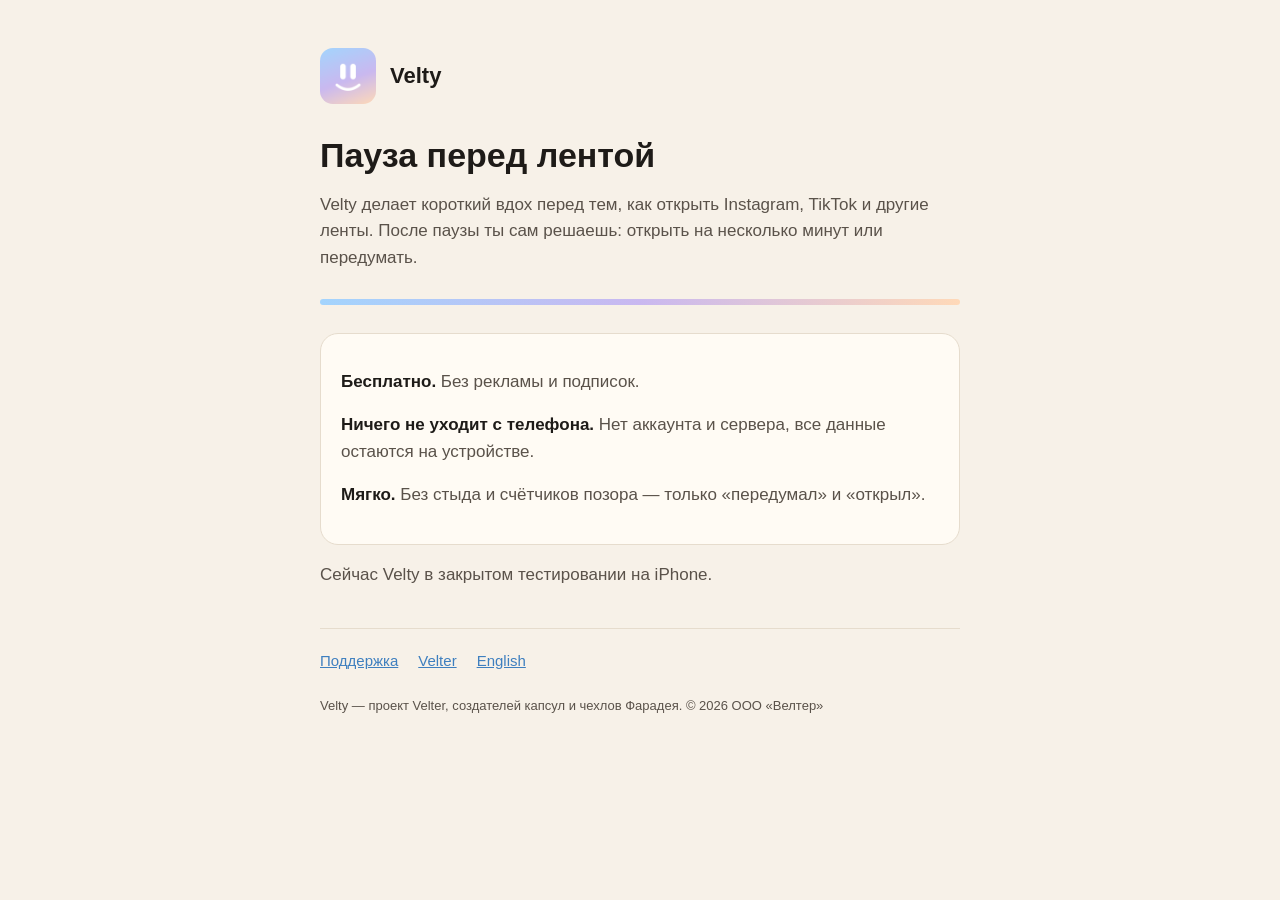
==== ru/index.html @ 88e1e664 "Velter links: velter.co (EN), velter.kz (RU) Co-Authored-By: Claude Opus 5.5 <noreply@anthropic.com>" ====
<!doctype html>
<html lang="ru">
<head>
<meta charset="utf-8">
<meta name="viewport" content="width=device-width, initial-scale=1">
<title>Velty — пауза перед лентой</title>
<meta name="description" content="Velty — бережная пауза перед Instagram, TikTok и другими лентами. Бесплатно, без рекламы и подписок.">
<link rel="alternate" hreflang="en" href="https://velty.me/">
<link rel="icon" href="../favicon.png">
<link rel="apple-touch-icon" href="../apple-touch-icon.png">
<link rel="stylesheet" href="../style.css">
</head>
<body>
<main>
<header><img src="../icon.png" alt=""><a href="index.html">Velty</a></header>

<h1>Пауза перед лентой</h1>
<p>Velty делает короткий вдох перед тем, как открыть Instagram, TikTok и другие ленты. После паузы ты сам решаешь: открыть на несколько минут или передумать.</p>

<div class="wave" aria-hidden="true"></div>

<div class="card">
<p><strong>Бесплатно.</strong> Без рекламы и подписок.</p>
<p><strong>Ничего не уходит с телефона.</strong> Нет аккаунта и сервера, все данные остаются на устройстве.</p>
<p><strong>Мягко.</strong> Без стыда и счётчиков позора — только «передумал» и «открыл».</p>
</div>

<p>Сейчас Velty в закрытом тестировании на iPhone.</p>

<nav>
<a href="support.html">Поддержка</a>
<a href="https://velter.kz/?utm_source=velty_site&amp;utm_medium=site&amp;utm_campaign=footer_ru">Velter</a>
<a href="../index.html" hreflang="en" lang="en">English</a>
</nav>
<footer>Velty — проект Velter, создателей капсул и чехлов Фарадея. © 2026 ООО «Велтер»</footer>
</main>
</body>
</html>
---- style.css ----
:root {
  --bg: #F7F1E8;
  --surface: #FFFBF4;
  --text: #1E1B18;
  --muted: #5A524A;
  --line: #E6DCCD;
  --accent: #3E7FBF;
}
@media (prefers-color-scheme: dark) {
  :root {
    --bg: #12141C;
    --surface: #1B1E28;
    --text: #F2EEE8;
    --muted: #B9BCC8;
    --line: #2A2E3A;
    --accent: #A3D4FD;
  }
}
* { box-sizing: border-box; }
html { -webkit-text-size-adjust: 100%; }
body {
  margin: 0;
  background: var(--bg);
  color: var(--text);
  font: 17px/1.55 -apple-system, BlinkMacSystemFont, "SF Pro Text", "Segoe UI", Roboto, sans-serif;
}
main { max-width: 680px; margin: 0 auto; padding: 48px 20px 64px; }
header { display: flex; align-items: center; gap: 14px; margin-bottom: 32px; }
header img { width: 56px; height: 56px; border-radius: 13px; }
header a { color: inherit; text-decoration: none; font-weight: 700; font-size: 22px; }
h1 { font-size: 34px; line-height: 1.15; margin: 0 0 12px; }
h2 { font-size: 22px; margin: 36px 0 8px; }
h3 { font-size: 17px; margin: 20px 0 4px; }
p, li { color: var(--muted); }
strong { color: var(--text); }
a { color: var(--accent); }
.wave {
  height: 6px; border-radius: 3px; margin: 28px 0;
  background: linear-gradient(90deg, #A3D4FD, #C9B8F0, #FFD9B8);
}
.card { background: var(--surface); border: 1px solid var(--line); border-radius: 18px; padding: 18px 20px; margin: 16px 0; }
.lang { font-size: 13px; text-transform: uppercase; letter-spacing: .06em; color: var(--muted); margin-top: 48px; }
nav { display: flex; gap: 20px; flex-wrap: wrap; margin-top: 40px; padding-top: 20px; border-top: 1px solid var(--line); font-size: 15px; }
footer { margin-top: 24px; font-size: 13px; color: var(--muted); }
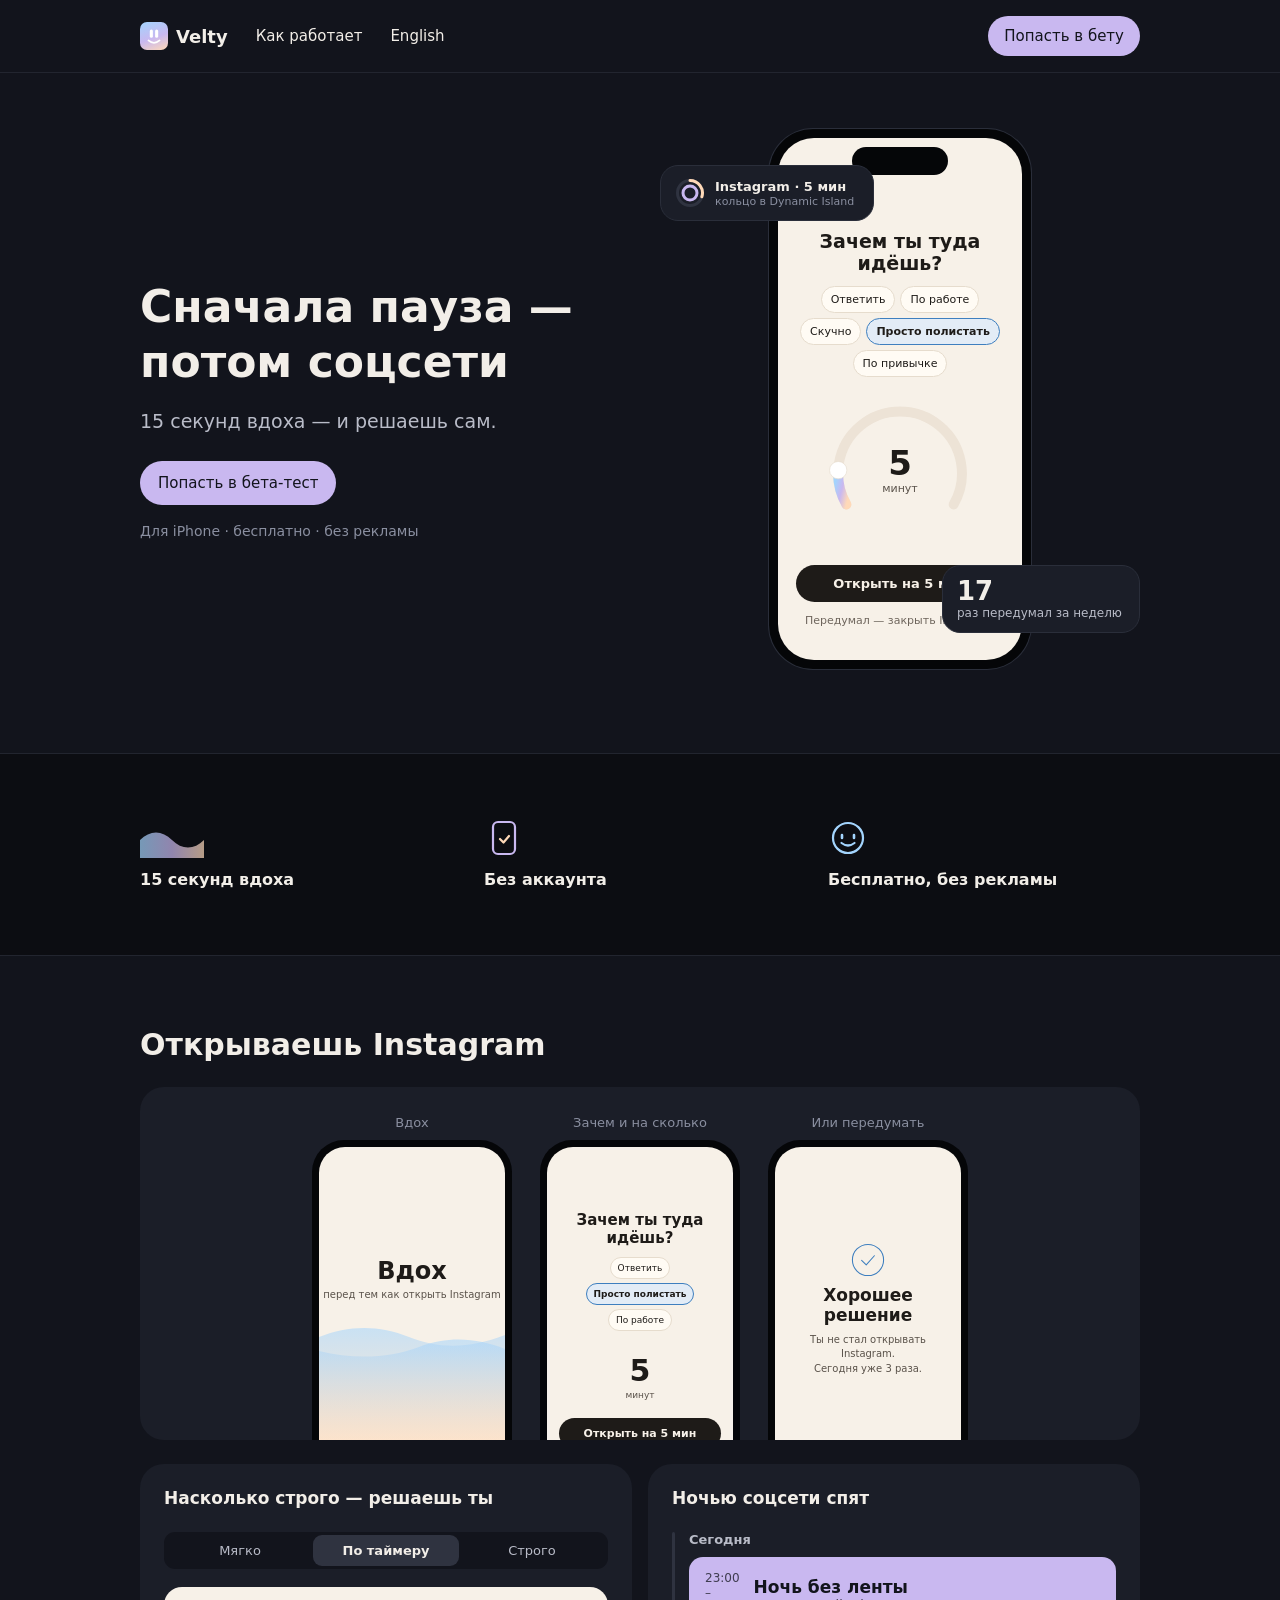
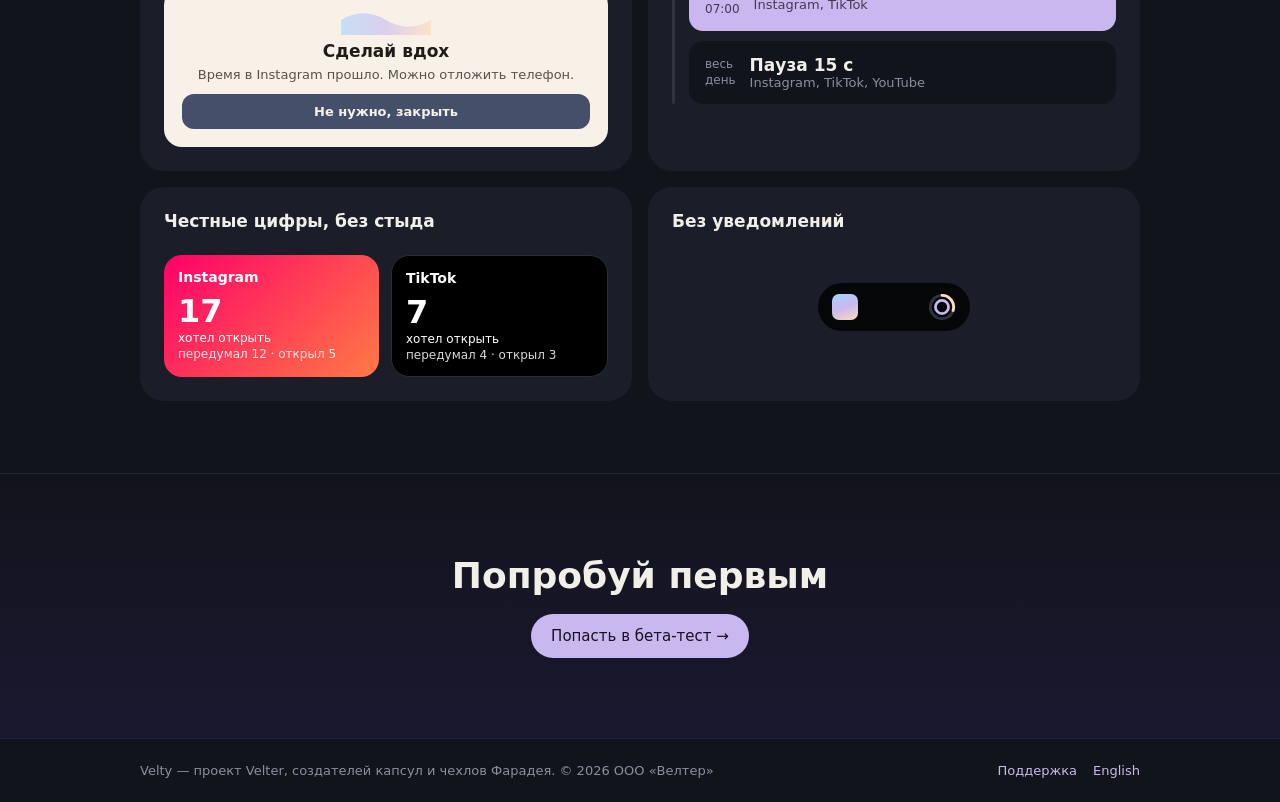
==== commit 20228bf0: "Landing: new design (pause first, then scroll), RU + EN; support pages unchanged Co-Authored-By: Cla" ====
--- a/ru/index.html
+++ b/ru/index.html
@@ -3,36 +3,207 @@
 <head>
 <meta charset="utf-8">
 <meta name="viewport" content="width=device-width, initial-scale=1">
-<title>Velty — пауза перед лентой</title>
-<meta name="description" content="Velty — бережная пауза перед Instagram, TikTok и другими лентами. Бесплатно, без рекламы и подписок.">
+<title>Velty — сначала пауза, потом соцсети</title>
+<meta name="description" content="Velty — 15 секунд вдоха перед Instagram, TikTok и другими соцсетями. Бесплатно, без рекламы и аккаунта.">
+<meta name="theme-color" content="#12141C">
 <link rel="alternate" hreflang="en" href="https://velty.me/">
 <link rel="icon" href="../favicon.png">
 <link rel="apple-touch-icon" href="../apple-touch-icon.png">
-<link rel="stylesheet" href="../style.css">
+<style>
+body{margin:0;background:#12141C;-webkit-text-size-adjust:100%}
+a{color:#C9B8F0}a:hover{color:#E2D8FA}
+@media (max-width: 600px){h1{font-size:36px!important}}
+</style>
 </head>
 <body>
-<main>
-<header><img src="../icon.png" alt=""><a href="index.html">Velty</a></header>
-
-<h1>Пауза перед лентой</h1>
-<p>Velty делает короткий вдох перед тем, как открыть Instagram, TikTok и другие ленты. После паузы ты сам решаешь: открыть на несколько минут или передумать.</p>
-
-<div class="wave" aria-hidden="true"></div>
-
-<div class="card">
-<p><strong>Бесплатно.</strong> Без рекламы и подписок.</p>
-<p><strong>Ничего не уходит с телефона.</strong> Нет аккаунта и сервера, все данные остаются на устройстве.</p>
-<p><strong>Мягко.</strong> Без стыда и счётчиков позора — только «передумал» и «открыл».</p>
-</div>
-
-<p>Сейчас Velty в закрытом тестировании на iPhone.</p>
-
-<nav>
-<a href="support.html">Поддержка</a>
-<a href="https://velter.kz/?utm_source=velty_site&amp;utm_medium=site&amp;utm_campaign=footer_ru">Velter</a>
-<a href="../index.html" hreflang="en" lang="en">English</a>
-</nav>
-<footer>Velty — проект Velter, создателей капсул и чехлов Фарадея. © 2026 ООО «Велтер»</footer>
-</main>
+<div style="background: #12141C; color: #F2EEE8; font-family: -apple-system, 'SF Pro Text', system-ui, sans-serif; min-height: 100vh">
+
+<div style="border-bottom: 1px solid #22252F">
+<div style="max-width: 1000px; margin: 0 auto; padding: 14px 24px; display: flex; flex-wrap: wrap; align-items: center; gap: 8px 28px">
+<a href="#top" style="display: flex; align-items: center; gap: 8px; color: #F2EEE8; text-decoration: none; min-height: 44px">
+<span style="width: 28px; height: 28px; border-radius: 7px; overflow: hidden; background: linear-gradient(160deg, #A3D4FD 0%, #C9B8F0 55%, #FFD9B8 100%); display: flex"><svg viewBox="0 0 100 100" width="28" height="28" aria-hidden="true"><rect x="35" y="27" width="11" height="29" rx="5.5" fill="#FFFFFF"></rect><rect x="54" y="27" width="11" height="29" rx="5.5" fill="#FFFFFF"></rect><path d="M30 66 Q 50 83, 70 66" fill="none" stroke="#FFFFFF" stroke-width="6" stroke-linecap="round"></path></svg></span>
+<span style="font-family: 'SF Pro Rounded', ui-rounded, system-ui, sans-serif; font-size: 18px; font-weight: 700">Velty</span>
+</a>
+<a href="#how" style="min-height: 44px; display: flex; align-items: center; color: #F2EEE8; text-decoration: none; font-size: 15px">Как работает</a>
+<a href="../index.html" lang="en" style="min-height: 44px; display: flex; align-items: center; color: #F2EEE8; text-decoration: none; font-size: 15px">English</a>
+<a href="mailto:hello@velter.co?subject=Velty%20%E2%80%94%20%D0%B1%D0%B5%D1%82%D0%B0-%D1%82%D0%B5%D1%81%D1%82" style="margin-left: auto; display: inline-flex; align-items: center; min-height: 40px; padding: 0 16px; border-radius: 99px; background: #C9B8F0; color: #12141C; font-size: 15px; font-weight: 500; text-decoration: none">Попасть в бету</a>
+</div>
+</div>
+
+<div id="top" style="max-width: 1000px; margin: 0 auto; padding: 56px 24px 64px; display: flex; flex-wrap: wrap; align-items: center; gap: 40px">
+<div style="flex: 1 1 380px; min-width: 0; display: flex; flex-direction: column; gap: 18px">
+<h1 style="margin: 0; font-family: 'SF Pro Rounded', ui-rounded, system-ui, sans-serif; font-size: 44px; line-height: 1.25; font-weight: 700">Сначала пауза —<br>потом соцсети</h1>
+<p style="margin: 0; font-size: 19px; line-height: 1.5; color: #B9BCC8">15 секунд вдоха — и решаешь сам.</p>
+<div style="display: flex; flex-wrap: wrap; gap: 10px; margin-top: 8px">
+<a href="mailto:hello@velter.co?subject=Velty%20%E2%80%94%20%D0%B1%D0%B5%D1%82%D0%B0-%D1%82%D0%B5%D1%81%D1%82" style="display: inline-flex; align-items: center; min-height: 44px; padding: 0 18px; border-radius: 99px; background: #C9B8F0; color: #12141C; font-size: 15px; font-weight: 500; text-decoration: none">Попасть в бета-тест</a>
+</div>
+<div style="font-size: 14px; color: #8A8FA0">Для iPhone · бесплатно · без рекламы</div>
+</div>
+
+<div style="flex: 1 1 380px; position: relative; display: flex; justify-content: center; min-height: 560px">
+<div style="position: relative; width: 262px; height: 540px; border-radius: 44px; background: #050608; padding: 9px; box-sizing: border-box; box-shadow: 0 0 0 1px #2A2E3A">
+<div style="position: relative; width: 100%; height: 100%; border-radius: 36px; overflow: hidden; background: #F7F1E8; color: #1E1B18">
+<div style="position: absolute; left: 50%; top: 9px; width: 96px; height: 28px; margin-left: -48px; border-radius: 16px; background: #050608"></div>
+<div style="position: absolute; left: 18px; right: 18px; top: 92px; display: flex; flex-direction: column; align-items: center; gap: 12px">
+<div style="font-family: 'SF Pro Rounded', ui-rounded, system-ui, sans-serif; font-size: 19px; font-weight: 600; text-align: center">Зачем ты туда идёшь?</div>
+<div style="display: flex; flex-wrap: wrap; justify-content: center; gap: 5px; font-size: 11px">
+<span style="padding: 6px 9px; border-radius: 99px; background: #FFFBF4; border: 1px solid #E6DCCD">Ответить</span>
+<span style="padding: 6px 9px; border-radius: 99px; background: #FFFBF4; border: 1px solid #E6DCCD">По работе</span>
+<span style="padding: 6px 9px; border-radius: 99px; background: #FFFBF4; border: 1px solid #E6DCCD">Скучно</span>
+<span style="padding: 6px 9px; border-radius: 99px; background: #E3ECF6; border: 1px solid #3E7FBF; font-weight: 600">Просто полистать</span>
+<span style="padding: 6px 9px; border-radius: 99px; background: #FFFBF4; border: 1px solid #E6DCCD">По привычке</span>
+</div>
+<div style="position: relative; width: 180px; height: 160px; margin-top: 4px">
+<svg viewBox="0 0 290 260" width="180" height="161" aria-hidden="true"><defs><linearGradient id="hrc" x1="0" y1="0" x2="1" y2="1"><stop offset="0" stop-color="#A3D4FD"></stop><stop offset="0.5" stop-color="#C9B8F0"></stop><stop offset="1" stop-color="#FFD9B8"></stop></linearGradient></defs><path d="M58.4 180 A100 100 0 1 1 231.6 180" fill="none" stroke="#EDE3D6" stroke-width="16" stroke-linecap="round"></path><path d="M58.4 180 A100 100 0 0 1 45.2 124.6" fill="none" stroke="url(#hrc)" stroke-width="16" stroke-linecap="round"></path><circle cx="45.2" cy="124.6" r="14" fill="#FFFFFF" stroke="#E6DCCD" stroke-width="1"></circle></svg>
+<div style="position: absolute; left: 0; right: 0; top: 52px; text-align: center"><div style="font-family: 'SF Pro Rounded', ui-rounded, system-ui, sans-serif; font-size: 34px; font-weight: 600; line-height: 1.1">5</div><div style="font-size: 11px; color: #5A524A">минут</div></div>
+</div>
+<div style="align-self: stretch; text-align: center; font-size: 13px; font-weight: 600; color: #F7F1E8; background: #1E1B18; border-radius: 99px; padding: 11px 0">Открыть на 5 мин</div>
+<div style="font-size: 11px; color: #6E655C">Передумал — закрыть Instagram</div>
+</div>
+</div>
+</div>
+<div style="position: absolute; left: 0; top: 36px; width: 184px; border-radius: 18px; background: #1B1E28; border: 1px solid #2A2E3A; padding: 12px 14px; display: flex; align-items: center; gap: 10px">
+<svg viewBox="0 0 24 24" width="30" height="30" aria-hidden="true"><circle cx="12" cy="12" r="10" fill="none" stroke="#2F3340" stroke-width="2.4"></circle><path d="M12 2 A10 10 0 0 1 21.5 15" fill="none" stroke="#FFD9B8" stroke-width="2.4" stroke-linecap="round"></path><circle cx="12" cy="12" r="5.6" fill="none" stroke="#C9B8F0" stroke-width="2.4"></circle></svg>
+<div style="display: flex; flex-direction: column; gap: 1px"><span style="font-size: 13px; font-weight: 600">Instagram · 5 мин</span><span style="font-size: 11px; color: #8A8FA0">кольцо в Dynamic Island</span></div>
+</div>
+<div style="position: absolute; right: 0; bottom: 56px; width: 168px; border-radius: 18px; background: #1B1E28; border: 1px solid #2A2E3A; padding: 12px 14px; display: flex; flex-direction: column; gap: 2px">
+<span style="font-family: 'SF Pro Rounded', ui-rounded, system-ui, sans-serif; font-size: 26px; font-weight: 600; line-height: 1">17</span>
+<span style="font-size: 12px; color: #B9BCC8">раз передумал за неделю</span>
+</div>
+</div>
+</div>
+
+<div style="background: #0C0D12; border-top: 1px solid #22252F; border-bottom: 1px solid #22252F">
+<div style="max-width: 1000px; margin: 0 auto; padding: 64px 24px; display: flex; flex-direction: column; gap: 48px">
+<div style="display: flex; flex-wrap: wrap; gap: 32px">
+<div style="flex: 1 1 220px; display: flex; flex-direction: column; gap: 10px">
+<svg viewBox="0 0 64 40" width="64" height="40" aria-hidden="true"><defs><linearGradient id="fw" x1="0" y1="0" x2="1" y2="0"><stop offset="0" stop-color="#A3D4FD"></stop><stop offset="0.5" stop-color="#C9B8F0"></stop><stop offset="1" stop-color="#FFD9B8"></stop></linearGradient></defs><path d="M0 22 C 10 12, 22 12, 32 22 S 54 32, 64 22 L 64 40 L 0 40 Z" fill="url(#fw)" fill-opacity="0.7"></path></svg>
+<div style="font-size: 16px; line-height: 1.45; color: #B9BCC8"><strong style="color: #F2EEE8">15 секунд вдоха</strong></div>
+</div>
+<div style="flex: 1 1 220px; display: flex; flex-direction: column; gap: 10px">
+<svg viewBox="0 0 40 40" width="40" height="40" aria-hidden="true"><rect x="9" y="4" width="22" height="32" rx="5" fill="none" stroke="#C9B8F0" stroke-width="2.2"></rect><path d="M16 21 L19.5 24.5 L25 18" fill="none" stroke="#FFD9B8" stroke-width="2.2" stroke-linecap="round" stroke-linejoin="round"></path></svg>
+<div style="font-size: 16px; line-height: 1.45; color: #B9BCC8"><strong style="color: #F2EEE8">Без аккаунта</strong></div>
+</div>
+<div style="flex: 1 1 220px; display: flex; flex-direction: column; gap: 10px">
+<svg viewBox="0 0 40 40" width="40" height="40" aria-hidden="true"><circle cx="20" cy="20" r="15" fill="none" stroke="#A3D4FD" stroke-width="2.2"></circle><path d="M14 17 V20 M26 17 V20" stroke="#A3D4FD" stroke-width="2.6" stroke-linecap="round"></path><path d="M13.5 25 Q 20 30, 26.5 25" fill="none" stroke="#A3D4FD" stroke-width="2.2" stroke-linecap="round"></path></svg>
+<div style="font-size: 16px; line-height: 1.45; color: #B9BCC8"><strong style="color: #F2EEE8">Бесплатно, без рекламы</strong></div>
+</div>
+</div>
+</div>
+</div>
+
+<div id="how" style="max-width: 1000px; margin: 0 auto; padding: 72px 24px 24px; display: flex; flex-direction: column; gap: 24px">
+<h2 style="margin: 0; font-family: 'SF Pro Rounded', ui-rounded, system-ui, sans-serif; font-size: 30px; line-height: 1.15; font-weight: 700">Открываешь Instagram</h2>
+<div style="background: #1B1E28; border-radius: 24px; padding: 28px 24px 0; overflow: hidden; display: flex; flex-direction: column; gap: 24px">
+<div style="display: flex; flex-wrap: wrap; justify-content: center; gap: 28px">
+<div style="display: flex; flex-direction: column; align-items: center; gap: 10px">
+<span style="font-size: 13px; color: #8A8FA0">Вдох</span>
+<div style="width: 200px; height: 300px; border-radius: 32px 32px 0 0; background: #050608; padding: 7px 7px 0; box-sizing: border-box">
+<div style="position: relative; height: 100%; border-radius: 26px 26px 0 0; overflow: hidden; background: #F7F1E8; color: #1E1B18">
+<svg viewBox="0 0 186 293" width="186" height="293" style="position: absolute; left: 0; top: 0" aria-hidden="true"><defs><linearGradient id="s1w" x1="0" y1="0" x2="0" y2="1"><stop offset="0" stop-color="#A3D4FD" stop-opacity="0.55"></stop><stop offset="1" stop-color="#FFD9B8" stop-opacity="0.35"></stop></linearGradient></defs><path d="M0 190 C 30 178, 60 178, 90 190 S 150 202, 186 188 L 186 293 L 0 293 Z" fill="url(#s1w)"></path><path d="M0 204 C 34 212, 68 212, 100 200 S 160 192, 186 202 L 186 293 L 0 293 Z" fill="url(#s1w)"></path></svg>
+<div style="position: absolute; left: 0; right: 0; top: 110px; text-align: center"><div style="font-family: 'SF Pro Rounded', ui-rounded, system-ui, sans-serif; font-size: 24px; font-weight: 600">Вдох</div><div style="font-size: 10px; color: #5A524A; margin-top: 4px">перед тем как открыть Instagram</div></div>
+</div>
+</div>
+</div>
+<div style="display: flex; flex-direction: column; align-items: center; gap: 10px">
+<span style="font-size: 13px; color: #8A8FA0">Зачем и на сколько</span>
+<div style="width: 200px; height: 300px; border-radius: 32px 32px 0 0; background: #050608; padding: 7px 7px 0; box-sizing: border-box">
+<div style="position: relative; height: 100%; border-radius: 26px 26px 0 0; overflow: hidden; background: #F7F1E8; color: #1E1B18; display: flex; flex-direction: column; align-items: center; gap: 10px; padding: 64px 12px 0; box-sizing: border-box">
+<div style="font-family: 'SF Pro Rounded', ui-rounded, system-ui, sans-serif; font-size: 15px; font-weight: 600; text-align: center">Зачем ты туда идёшь?</div>
+<div style="display: flex; flex-wrap: wrap; justify-content: center; gap: 4px; font-size: 9px"><span style="padding: 5px 7px; border-radius: 99px; background: #FFFBF4; border: 1px solid #E6DCCD">Ответить</span><span style="padding: 5px 7px; border-radius: 99px; background: #E3ECF6; border: 1px solid #3E7FBF; font-weight: 600">Просто полистать</span><span style="padding: 5px 7px; border-radius: 99px; background: #FFFBF4; border: 1px solid #E6DCCD">По работе</span></div>
+<div style="font-family: 'SF Pro Rounded', ui-rounded, system-ui, sans-serif; font-size: 30px; font-weight: 600; margin-top: 12px">5</div>
+<div style="font-size: 9px; color: #5A524A; margin-top: -8px">минут</div>
+<div style="align-self: stretch; text-align: center; font-size: 11px; font-weight: 600; color: #F7F1E8; background: #1E1B18; border-radius: 99px; padding: 9px 0; margin-top: 8px">Открыть на 5 мин</div>
+</div>
+</div>
+</div>
+<div style="display: flex; flex-direction: column; align-items: center; gap: 10px">
+<span style="font-size: 13px; color: #8A8FA0">Или передумать</span>
+<div style="width: 200px; height: 300px; border-radius: 32px 32px 0 0; background: #050608; padding: 7px 7px 0; box-sizing: border-box">
+<div style="position: relative; height: 100%; border-radius: 26px 26px 0 0; overflow: hidden; background: #F7F1E8; color: #1E1B18; display: flex; flex-direction: column; align-items: center; gap: 8px; padding: 96px 12px 0; box-sizing: border-box; text-align: center">
+<svg viewBox="0 0 48 48" width="34" height="34" aria-hidden="true"><circle cx="24" cy="24" r="22" fill="none" stroke="#3E7FBF" stroke-width="1.5"></circle><path d="M15 24.5 L21.5 31 L33 18" fill="none" stroke="#3E7FBF" stroke-width="1.5" stroke-linecap="round" stroke-linejoin="round"></path></svg>
+<div style="font-family: 'SF Pro Rounded', ui-rounded, system-ui, sans-serif; font-size: 17px; font-weight: 600">Хорошее решение</div>
+<div style="font-size: 10px; line-height: 1.45; color: #5A524A">Ты не стал открывать Instagram.<br>Сегодня уже 3 раза.</div>
+</div>
+</div>
+</div>
+</div>
+</div>
+</div>
+
+<div style="max-width: 1000px; margin: 0 auto; padding: 0 24px 72px; display: flex; flex-wrap: wrap; gap: 16px">
+<div style="flex: 1 1 400px; min-width: 0; background: #1B1E28; border-radius: 24px; padding: 24px; display: flex; flex-direction: column; gap: 6px">
+<div style="font-size: 17px; font-weight: 600">Насколько строго — решаешь ты</div>
+<div style="margin-top: 18px; display: grid; grid-template-columns: repeat(3, minmax(0, 1fr)); background: #12141C; border-radius: 11px; padding: 3px; font-size: 13px; text-align: center">
+<span style="padding: 8px 0; color: #B9BCC8">Мягко</span><span style="padding: 8px 0; background: #2F3340; border-radius: 9px; font-weight: 600">По таймеру</span><span style="padding: 8px 0; color: #B9BCC8">Строго</span>
+</div>
+<div style="margin-top: 12px; border-radius: 18px; background: #F7F1E8; color: #1E1B18; padding: 18px; display: flex; flex-direction: column; align-items: center; gap: 6px; text-align: center">
+<svg viewBox="0 0 120 40" width="90" height="30" aria-hidden="true"><defs><linearGradient id="sh1" x1="0" y1="0" x2="1" y2="0"><stop offset="0" stop-color="#A3D4FD"></stop><stop offset="0.5" stop-color="#C9B8F0"></stop><stop offset="1" stop-color="#FFD9B8"></stop></linearGradient></defs><path d="M0 20 C 20 8, 40 8, 60 20 S 100 32, 120 20 L 120 40 L 0 40 Z" fill="url(#sh1)" fill-opacity="0.6"></path></svg>
+<div style="font-size: 17px; font-weight: 700">Сделай вдох</div>
+<div style="font-size: 13px; color: #5A524A">Время в Instagram прошло. Можно отложить телефон.</div>
+<div style="margin-top: 6px; align-self: stretch; font-size: 13px; font-weight: 600; color: #F7F1E8; background: #44506A; border-radius: 12px; padding: 10px 0">Не нужно, закрыть</div>
+</div>
+</div>
+<div style="flex: 1 1 400px; min-width: 0; background: #1B1E28; border-radius: 24px; padding: 24px; display: flex; flex-direction: column; gap: 6px">
+<div style="font-size: 17px; font-weight: 600">Ночью соцсети спят</div>
+<div style="margin-top: 18px; display: flex; gap: 14px">
+<div style="width: 3px; border-radius: 2px; background: #2F3340"></div>
+<div style="flex: 1 1 auto; display: flex; flex-direction: column; gap: 10px">
+<div style="font-size: 13px; font-weight: 600; color: #B9BCC8">Сегодня</div>
+<div style="border-radius: 14px; background: #C9B8F0; color: #12141C; padding: 14px 16px; display: flex; align-items: center; gap: 14px">
+<span style="font-size: 12px; line-height: 1.3; opacity: 0.75">23:00<br>–<br>07:00</span>
+<span style="display: flex; flex-direction: column"><span style="font-size: 17px; font-weight: 600">Ночь без ленты</span><span style="font-size: 13px; opacity: 0.75">Instagram, TikTok</span></span>
+</div>
+<div style="border-radius: 14px; background: #12141C; padding: 14px 16px; display: flex; align-items: center; gap: 14px">
+<span style="font-size: 12px; line-height: 1.3; color: #8A8FA0">весь<br>день</span>
+<span style="display: flex; flex-direction: column"><span style="font-size: 17px; font-weight: 600">Пауза 15 с</span><span style="font-size: 13px; color: #8A8FA0">Instagram, TikTok, YouTube</span></span>
+</div>
+</div>
+</div>
+</div>
+<div style="flex: 1 1 400px; min-width: 0; background: #1B1E28; border-radius: 24px; padding: 24px; display: flex; flex-direction: column; gap: 6px">
+<div style="font-size: 17px; font-weight: 600">Честные цифры, без стыда</div>
+<div style="margin-top: 18px; display: flex; gap: 12px">
+<div style="flex: 1 1 0; border-radius: 18px; background: linear-gradient(135deg, #FF0069 0%, #FF7A45 100%); color: #FFFFFF; padding: 14px; display: flex; flex-direction: column; gap: 2px">
+<span style="font-size: 14px; font-weight: 600">Instagram</span>
+<span style="font-family: 'SF Pro Rounded', ui-rounded, system-ui, sans-serif; font-size: 32px; font-weight: 600; line-height: 1.15; margin-top: 6px">17</span>
+<span style="font-size: 12px">хотел открыть</span>
+<span style="font-size: 12px; opacity: 0.85">передумал 12 · открыл 5</span>
+</div>
+<div style="flex: 1 1 0; border-radius: 18px; background: #000000; border: 1px solid #2A2E3A; color: #FFFFFF; padding: 14px; display: flex; flex-direction: column; gap: 2px">
+<span style="font-size: 14px; font-weight: 600">TikTok</span>
+<span style="font-family: 'SF Pro Rounded', ui-rounded, system-ui, sans-serif; font-size: 32px; font-weight: 600; line-height: 1.15; margin-top: 6px">7</span>
+<span style="font-size: 12px">хотел открыть</span>
+<span style="font-size: 12px; opacity: 0.85">передумал 4 · открыл 3</span>
+</div>
+</div>
+</div>
+<div style="flex: 1 1 400px; min-width: 0; background: #1B1E28; border-radius: 24px; padding: 24px; display: flex; flex-direction: column; gap: 6px">
+<div style="font-size: 17px; font-weight: 600">Без уведомлений</div>
+<div style="margin-top: 18px; display: flex; justify-content: center; padding: 28px 0">
+<div style="display: flex; align-items: center; gap: 70px; background: #050608; border-radius: 99px; padding: 10px 14px">
+<span style="width: 26px; height: 26px; border-radius: 7px; background: linear-gradient(160deg, #A3D4FD, #C9B8F0, #FFD9B8)"></span>
+<svg viewBox="0 0 24 24" width="28" height="28" aria-hidden="true"><circle cx="12" cy="12" r="10" fill="none" stroke="#2F3340" stroke-width="2.4"></circle><path d="M12 2 A10 10 0 0 1 21.5 15" fill="none" stroke="#FFD9B8" stroke-width="2.4" stroke-linecap="round"></path><circle cx="12" cy="12" r="5.6" fill="none" stroke="#C9B8F0" stroke-width="2.4"></circle></svg>
+</div>
+</div>
+</div>
+</div>
+
+
+<div id="beta" style="border-top: 1px solid #22252F; background: linear-gradient(180deg, #12141C 0%, #1A1830 100%)">
+<div style="max-width: 1000px; margin: 0 auto; padding: 80px 24px; display: flex; flex-direction: column; align-items: center; gap: 16px; text-align: center">
+<h2 style="margin: 0; font-family: 'SF Pro Rounded', ui-rounded, system-ui, sans-serif; font-size: 36px; line-height: 1.2; font-weight: 700">Попробуй первым</h2>
+<a href="mailto:hello@velter.co?subject=Velty%20%E2%80%94%20%D0%B1%D0%B5%D1%82%D0%B0-%D1%82%D0%B5%D1%81%D1%82" style="display: inline-flex; align-items: center; min-height: 44px; padding: 0 20px; border-radius: 99px; background: #C9B8F0; color: #12141C; font-size: 15px; font-weight: 500; text-decoration: none">Попасть в бета-тест →</a>
+</div>
+</div>
+
+<div style="border-top: 1px solid #22252F">
+<div style="max-width: 1000px; margin: 0 auto; padding: 24px; display: flex; flex-wrap: wrap; justify-content: space-between; gap: 12px; font-size: 13px; color: #8A8FA0">
+<span>Velty — проект Velter, создателей капсул и чехлов Фарадея. © 2026 ООО «Велтер»</span>
+<span style="display: flex; flex-wrap: wrap; gap: 16px"><a href="support.html" style="text-decoration: none">Поддержка</a><a href="../index.html" lang="en" style="text-decoration: none">English</a></span>
+</div>
+</div>
+
+</div>
 </body>
 </html>
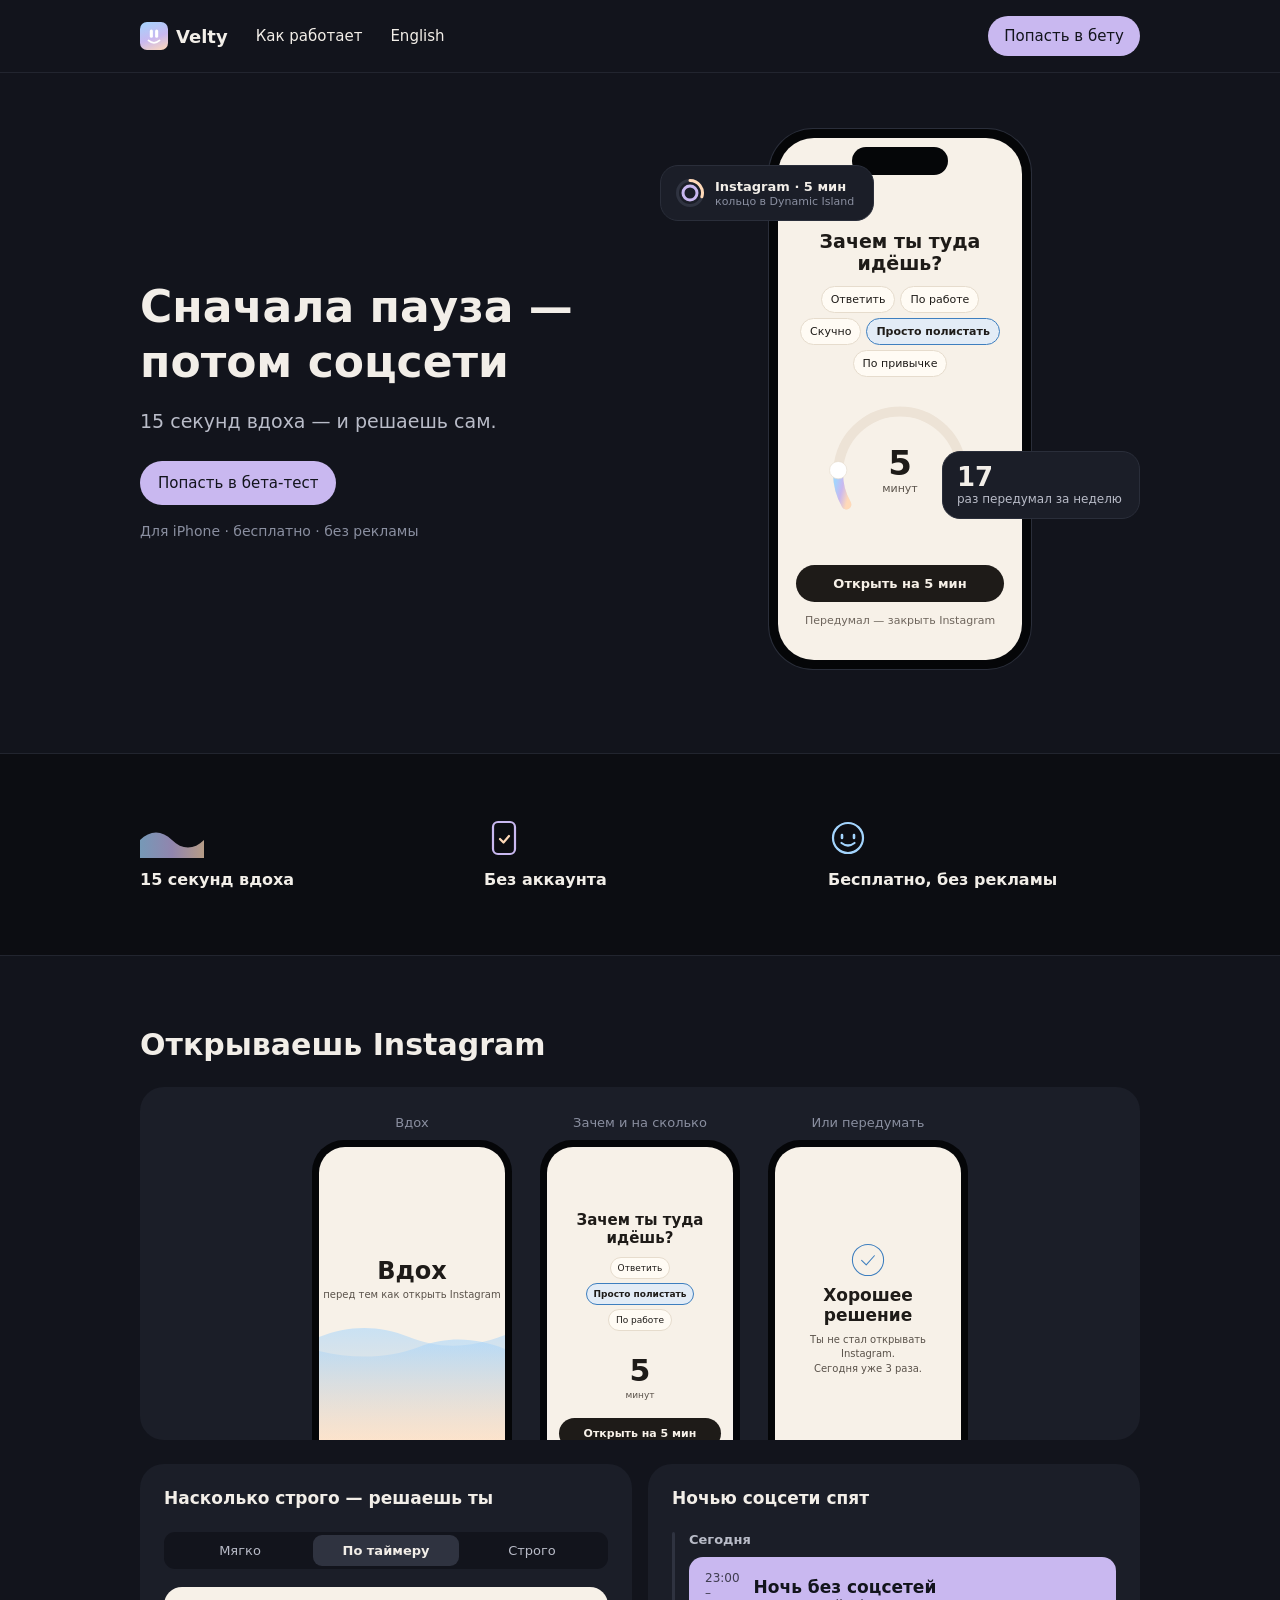
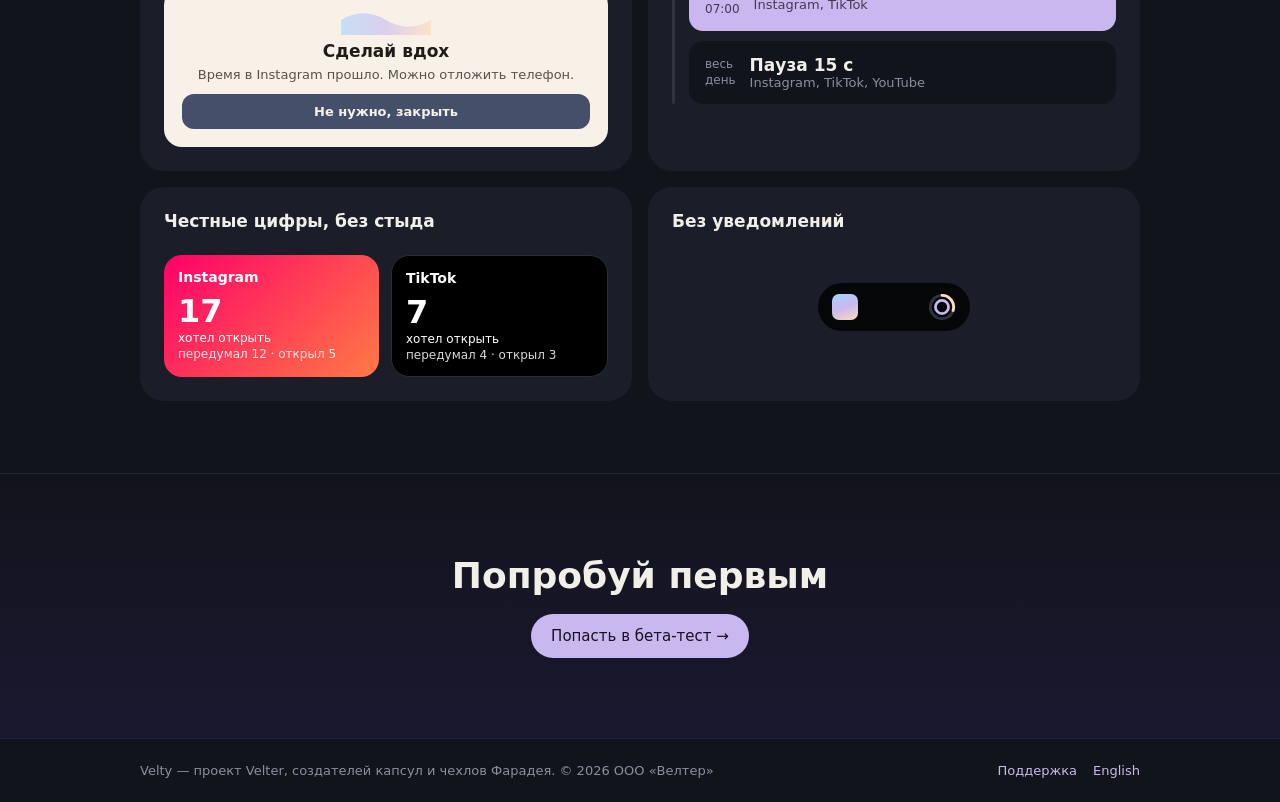
==== commit 1ced1437: "Landing: move stat card, no 'feed' wording Co-Authored-By: Claude Opus 5.5 <noreply@anthropic.com>" ====
--- a/ru/index.html
+++ b/ru/index.html
@@ -66,7 +66,7 @@
 <svg viewBox="0 0 24 24" width="30" height="30" aria-hidden="true"><circle cx="12" cy="12" r="10" fill="none" stroke="#2F3340" stroke-width="2.4"></circle><path d="M12 2 A10 10 0 0 1 21.5 15" fill="none" stroke="#FFD9B8" stroke-width="2.4" stroke-linecap="round"></path><circle cx="12" cy="12" r="5.6" fill="none" stroke="#C9B8F0" stroke-width="2.4"></circle></svg>
 <div style="display: flex; flex-direction: column; gap: 1px"><span style="font-size: 13px; font-weight: 600">Instagram · 5 мин</span><span style="font-size: 11px; color: #8A8FA0">кольцо в Dynamic Island</span></div>
 </div>
-<div style="position: absolute; right: 0; bottom: 56px; width: 168px; border-radius: 18px; background: #1B1E28; border: 1px solid #2A2E3A; padding: 12px 14px; display: flex; flex-direction: column; gap: 2px">
+<div style="position: absolute; right: 0; bottom: 170px; width: 168px; border-radius: 18px; background: #1B1E28; border: 1px solid #2A2E3A; padding: 12px 14px; display: flex; flex-direction: column; gap: 2px">
 <span style="font-family: 'SF Pro Rounded', ui-rounded, system-ui, sans-serif; font-size: 26px; font-weight: 600; line-height: 1">17</span>
 <span style="font-size: 12px; color: #B9BCC8">раз передумал за неделю</span>
 </div>
@@ -152,7 +152,7 @@
 <div style="font-size: 13px; font-weight: 600; color: #B9BCC8">Сегодня</div>
 <div style="border-radius: 14px; background: #C9B8F0; color: #12141C; padding: 14px 16px; display: flex; align-items: center; gap: 14px">
 <span style="font-size: 12px; line-height: 1.3; opacity: 0.75">23:00<br>–<br>07:00</span>
-<span style="display: flex; flex-direction: column"><span style="font-size: 17px; font-weight: 600">Ночь без ленты</span><span style="font-size: 13px; opacity: 0.75">Instagram, TikTok</span></span>
+<span style="display: flex; flex-direction: column"><span style="font-size: 17px; font-weight: 600">Ночь без соцсетей</span><span style="font-size: 13px; opacity: 0.75">Instagram, TikTok</span></span>
 </div>
 <div style="border-radius: 14px; background: #12141C; padding: 14px 16px; display: flex; align-items: center; gap: 14px">
 <span style="font-size: 12px; line-height: 1.3; color: #8A8FA0">весь<br>день</span>
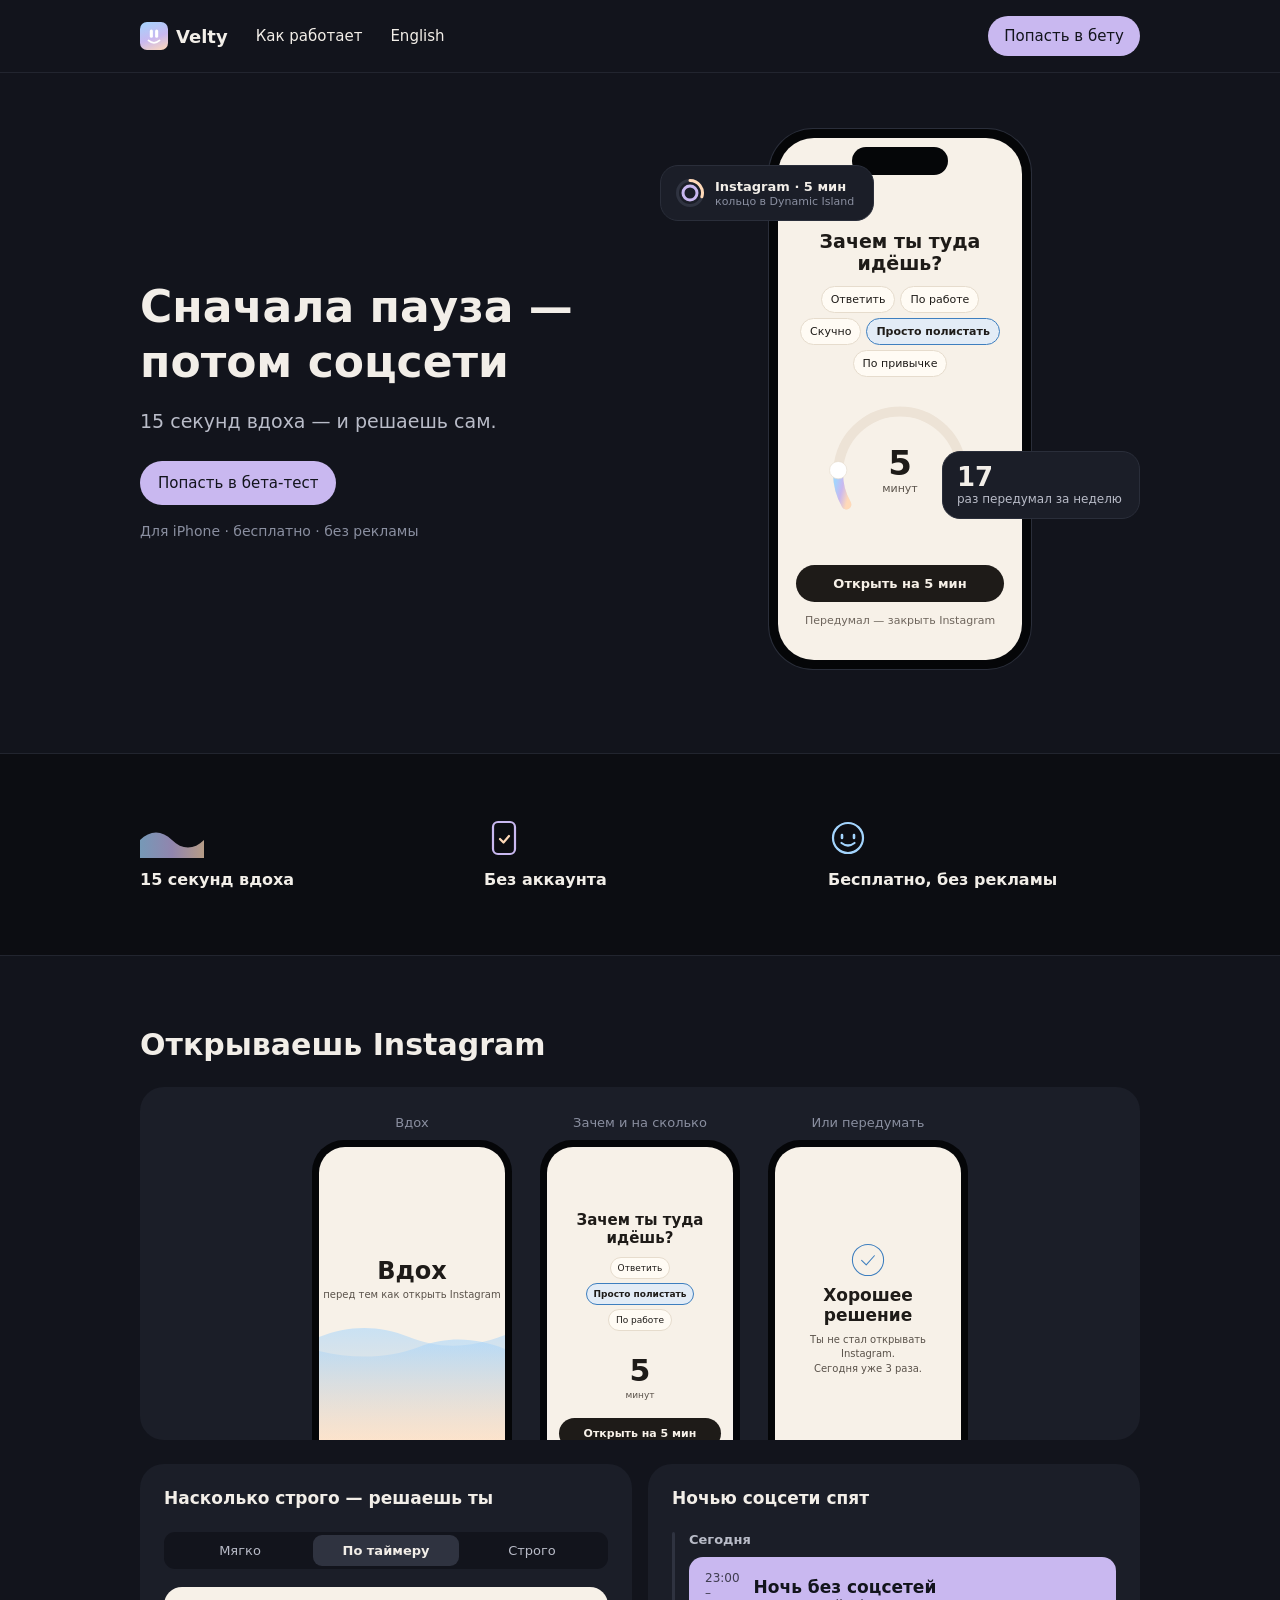
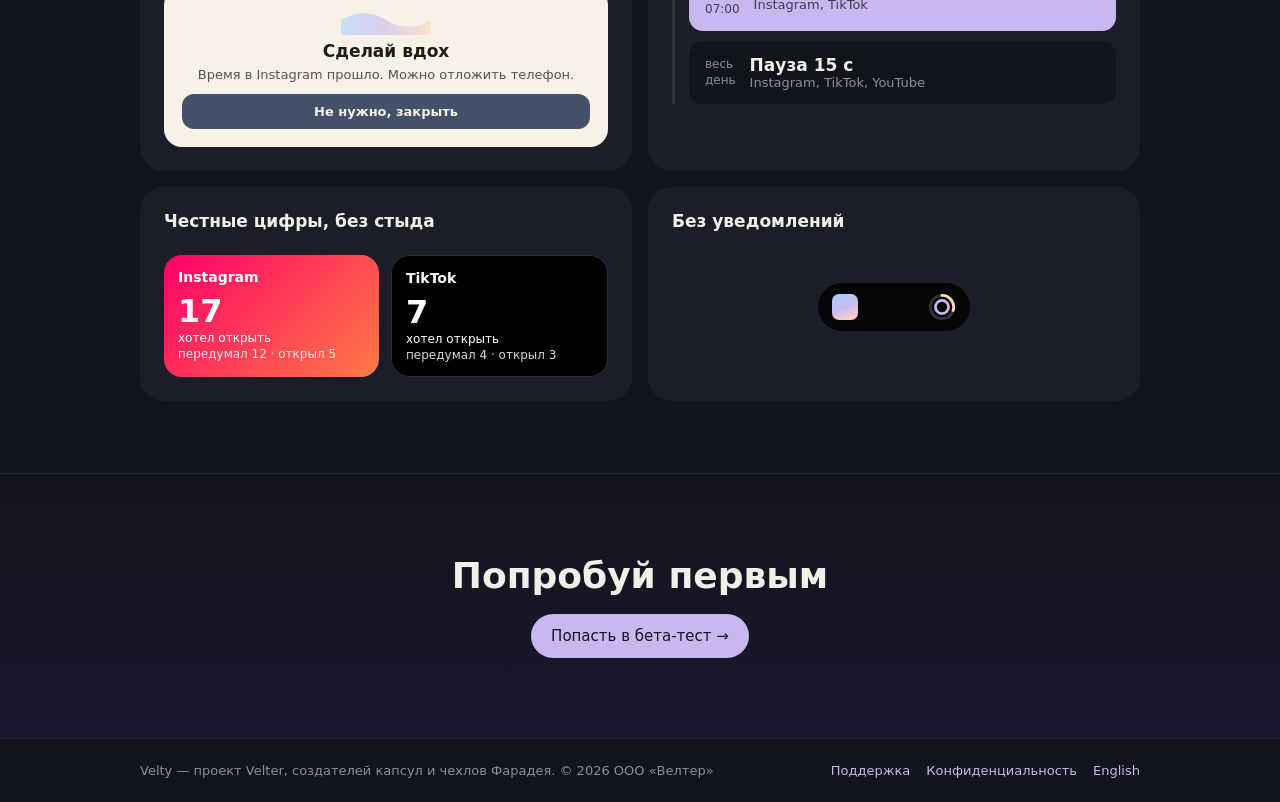
==== commit 5c0a50f9: "Privacy policy (RU + EN), linked from landing footer Co-Authored-By: Claude Opus 5.5 <noreply@anthro" ====
--- a/ru/index.html
+++ b/ru/index.html
@@ -200,7 +200,7 @@
 <div style="border-top: 1px solid #22252F">
 <div style="max-width: 1000px; margin: 0 auto; padding: 24px; display: flex; flex-wrap: wrap; justify-content: space-between; gap: 12px; font-size: 13px; color: #8A8FA0">
 <span>Velty — проект Velter, создателей капсул и чехлов Фарадея. © 2026 ООО «Велтер»</span>
-<span style="display: flex; flex-wrap: wrap; gap: 16px"><a href="support.html" style="text-decoration: none">Поддержка</a><a href="../index.html" lang="en" style="text-decoration: none">English</a></span>
+<span style="display: flex; flex-wrap: wrap; gap: 16px"><a href="support.html" style="text-decoration: none">Поддержка</a><a href="privacy.html" style="text-decoration: none">Конфиденциальность</a><a href="../index.html" lang="en" style="text-decoration: none">English</a></span>
 </div>
 </div>
 
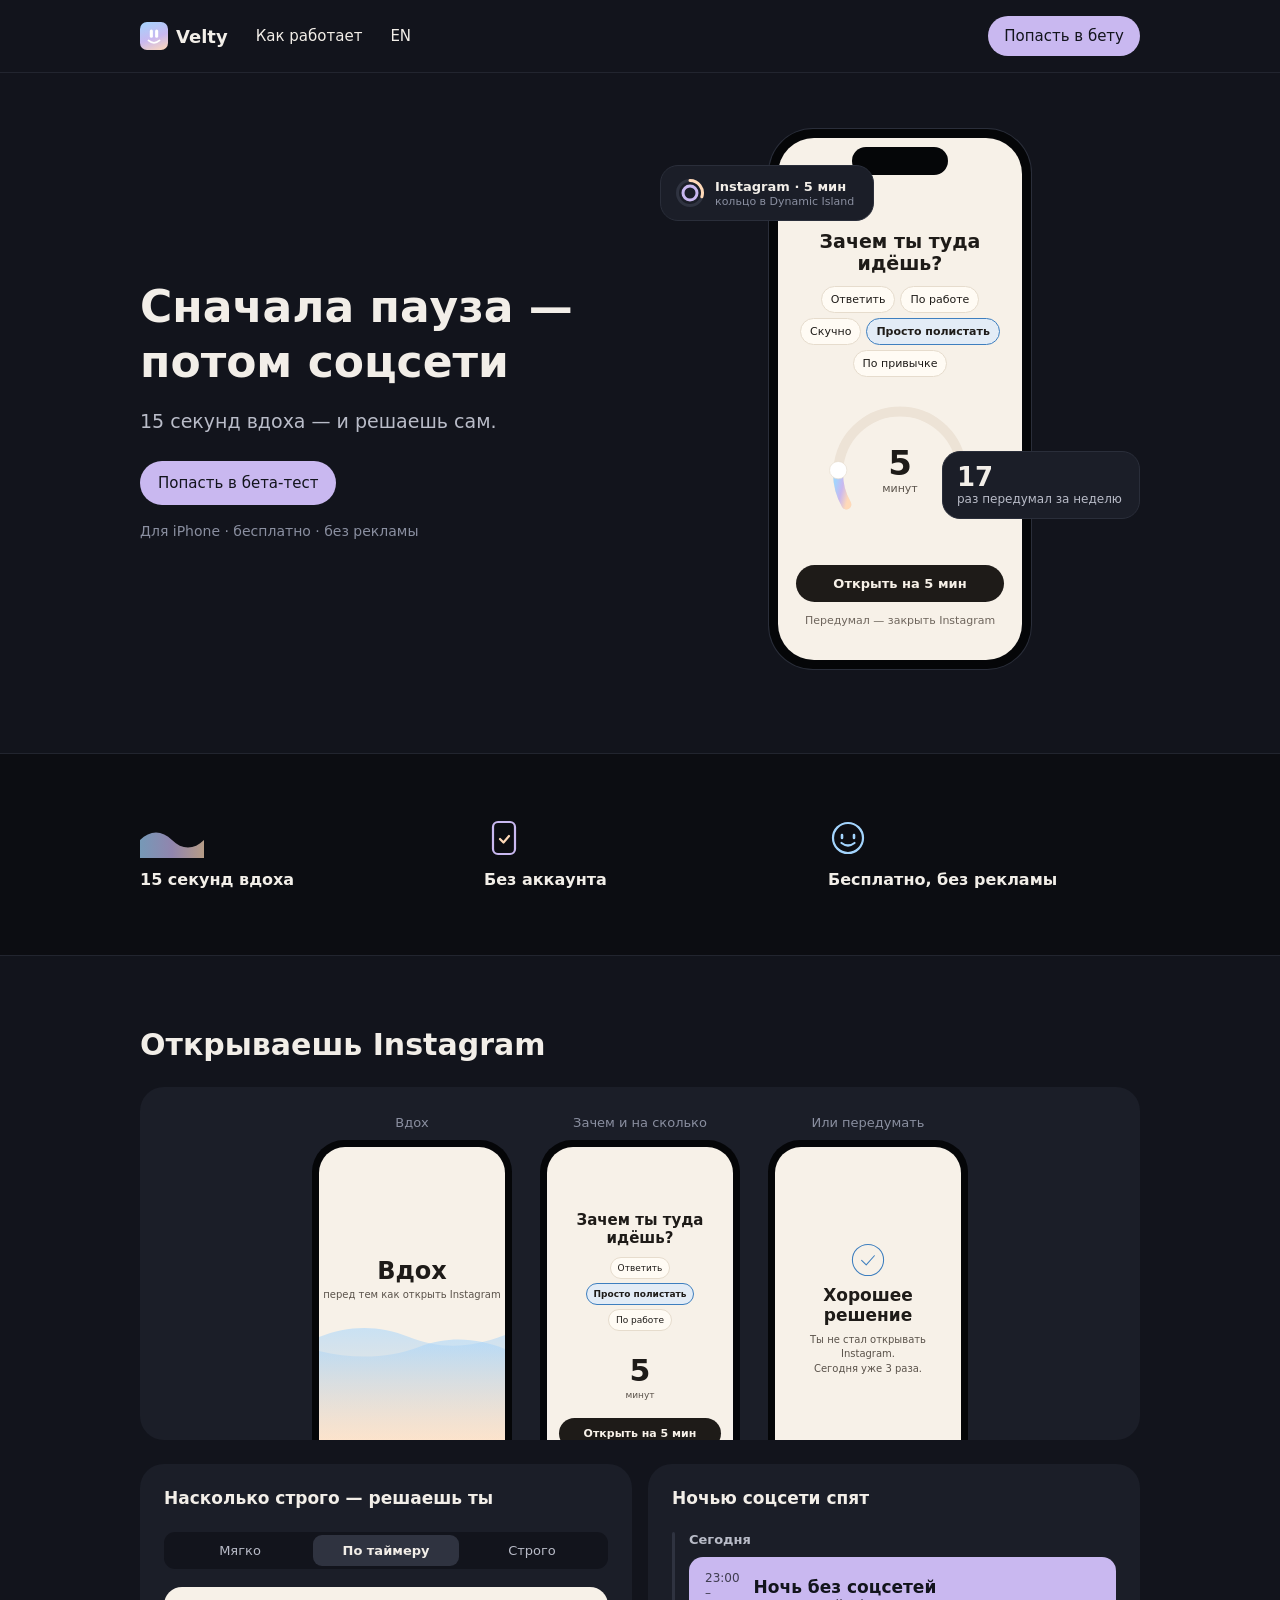
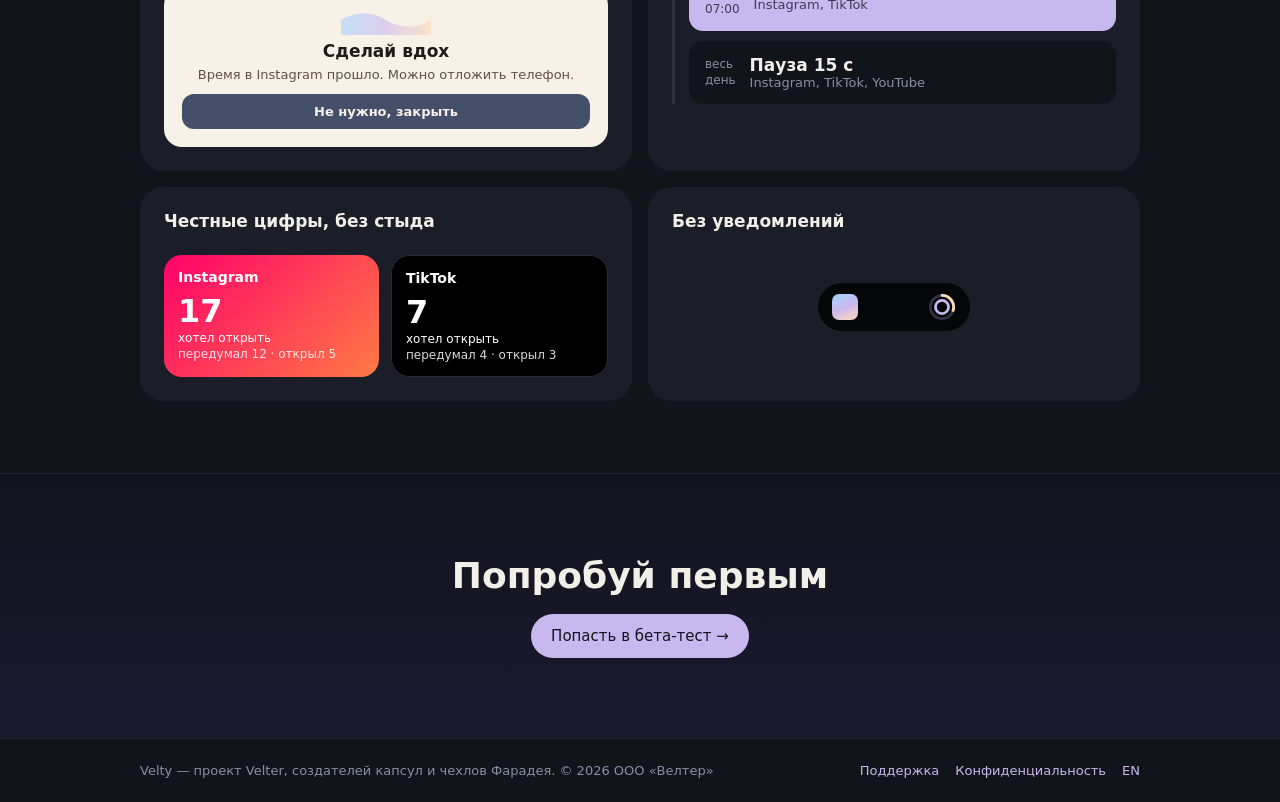
==== commit 76515ce0: "Language switch labels: RU / EN Co-Authored-By: Claude Opus 5.5 <noreply@anthropic.com>" ====
--- a/ru/index.html
+++ b/ru/index.html
@@ -25,7 +25,7 @@
 <span style="font-family: 'SF Pro Rounded', ui-rounded, system-ui, sans-serif; font-size: 18px; font-weight: 700">Velty</span>
 </a>
 <a href="#how" style="min-height: 44px; display: flex; align-items: center; color: #F2EEE8; text-decoration: none; font-size: 15px">Как работает</a>
-<a href="../index.html" lang="en" style="min-height: 44px; display: flex; align-items: center; color: #F2EEE8; text-decoration: none; font-size: 15px">English</a>
+<a href="../index.html" lang="en" style="min-height: 44px; display: flex; align-items: center; color: #F2EEE8; text-decoration: none; font-size: 15px">EN</a>
 <a href="mailto:hello@velter.co?subject=Velty%20%E2%80%94%20%D0%B1%D0%B5%D1%82%D0%B0-%D1%82%D0%B5%D1%81%D1%82" style="margin-left: auto; display: inline-flex; align-items: center; min-height: 40px; padding: 0 16px; border-radius: 99px; background: #C9B8F0; color: #12141C; font-size: 15px; font-weight: 500; text-decoration: none">Попасть в бету</a>
 </div>
 </div>
@@ -200,7 +200,7 @@
 <div style="border-top: 1px solid #22252F">
 <div style="max-width: 1000px; margin: 0 auto; padding: 24px; display: flex; flex-wrap: wrap; justify-content: space-between; gap: 12px; font-size: 13px; color: #8A8FA0">
 <span>Velty — проект Velter, создателей капсул и чехлов Фарадея. © 2026 ООО «Велтер»</span>
-<span style="display: flex; flex-wrap: wrap; gap: 16px"><a href="support.html" style="text-decoration: none">Поддержка</a><a href="privacy.html" style="text-decoration: none">Конфиденциальность</a><a href="../index.html" lang="en" style="text-decoration: none">English</a></span>
+<span style="display: flex; flex-wrap: wrap; gap: 16px"><a href="support.html" style="text-decoration: none">Поддержка</a><a href="privacy.html" style="text-decoration: none">Конфиденциальность</a><a href="../index.html" lang="en" style="text-decoration: none">EN</a></span>
 </div>
 </div>
 
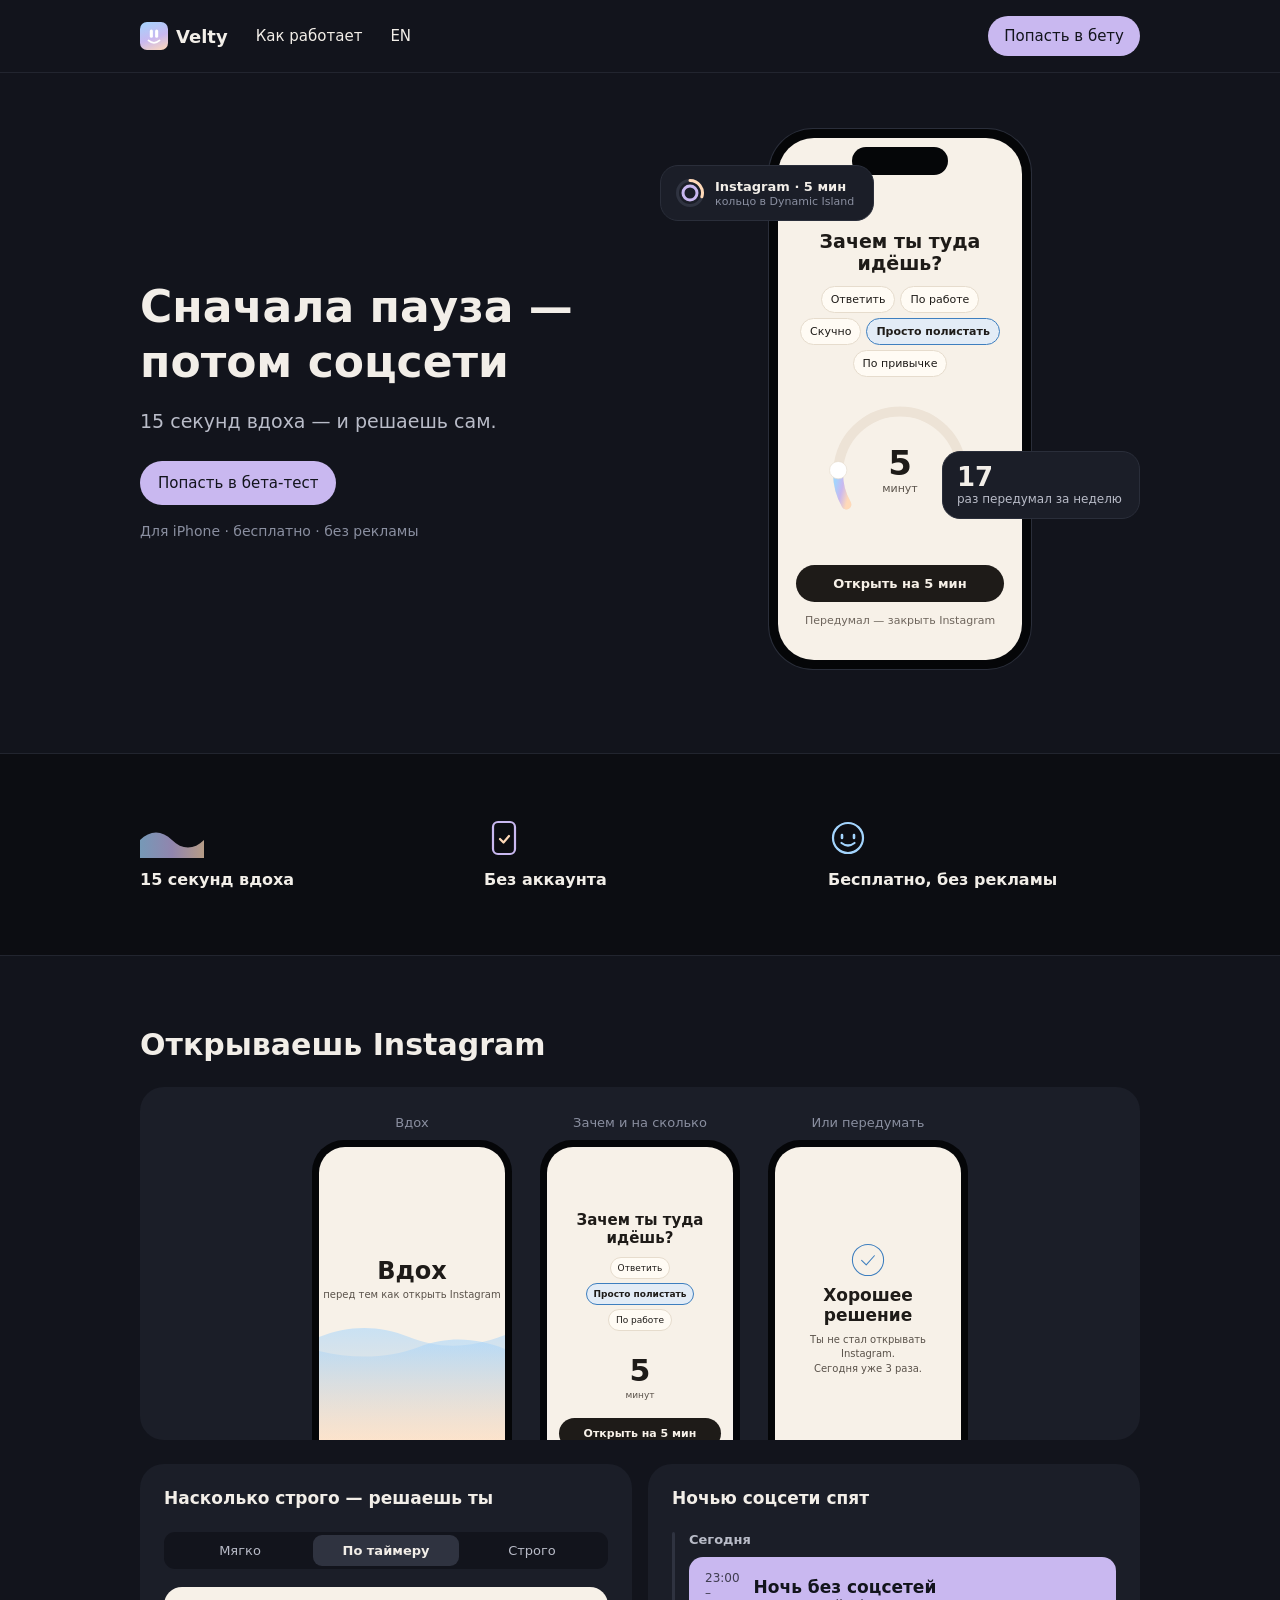
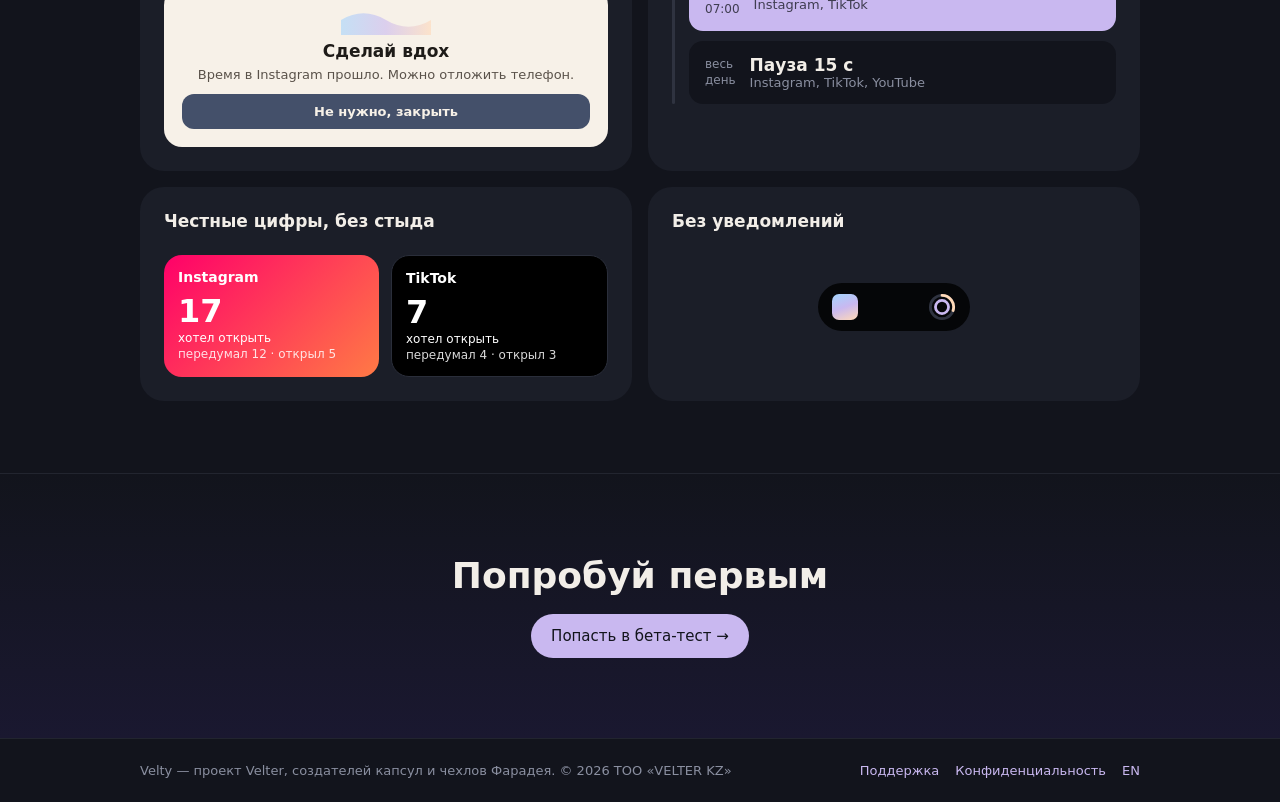
==== commit 223cc38e: "RU: издатель ТОО «VELTER KZ» вместо ООО «Велтер» (подвал главной и поддержки) Co-Authored-By: Claude" ====
--- a/ru/index.html
+++ b/ru/index.html
@@ -26,7 +26,7 @@
 </a>
 <a href="#how" style="min-height: 44px; display: flex; align-items: center; color: #F2EEE8; text-decoration: none; font-size: 15px">Как работает</a>
 <a href="../index.html" lang="en" style="min-height: 44px; display: flex; align-items: center; color: #F2EEE8; text-decoration: none; font-size: 15px">EN</a>
-<a href="mailto:hello@velter.co?subject=Velty%20%E2%80%94%20%D0%B1%D0%B5%D1%82%D0%B0-%D1%82%D0%B5%D1%81%D1%82" style="margin-left: auto; display: inline-flex; align-items: center; min-height: 40px; padding: 0 16px; border-radius: 99px; background: #C9B8F0; color: #12141C; font-size: 15px; font-weight: 500; text-decoration: none">Попасть в бету</a>
+<a href="https://testflight.apple.com/join/X9Jvy3B9" style="margin-left: auto; display: inline-flex; align-items: center; min-height: 40px; padding: 0 16px; border-radius: 99px; background: #C9B8F0; color: #12141C; font-size: 15px; font-weight: 500; text-decoration: none">Попасть в бету</a>
 </div>
 </div>
 
@@ -35,7 +35,7 @@
 <h1 style="margin: 0; font-family: 'SF Pro Rounded', ui-rounded, system-ui, sans-serif; font-size: 44px; line-height: 1.25; font-weight: 700">Сначала пауза —<br>потом соцсети</h1>
 <p style="margin: 0; font-size: 19px; line-height: 1.5; color: #B9BCC8">15 секунд вдоха — и решаешь сам.</p>
 <div style="display: flex; flex-wrap: wrap; gap: 10px; margin-top: 8px">
-<a href="mailto:hello@velter.co?subject=Velty%20%E2%80%94%20%D0%B1%D0%B5%D1%82%D0%B0-%D1%82%D0%B5%D1%81%D1%82" style="display: inline-flex; align-items: center; min-height: 44px; padding: 0 18px; border-radius: 99px; background: #C9B8F0; color: #12141C; font-size: 15px; font-weight: 500; text-decoration: none">Попасть в бета-тест</a>
+<a href="https://testflight.apple.com/join/X9Jvy3B9" style="display: inline-flex; align-items: center; min-height: 44px; padding: 0 18px; border-radius: 99px; background: #C9B8F0; color: #12141C; font-size: 15px; font-weight: 500; text-decoration: none">Попасть в бета-тест</a>
 </div>
 <div style="font-size: 14px; color: #8A8FA0">Для iPhone · бесплатно · без рекламы</div>
 </div>
@@ -193,13 +193,13 @@
 <div id="beta" style="border-top: 1px solid #22252F; background: linear-gradient(180deg, #12141C 0%, #1A1830 100%)">
 <div style="max-width: 1000px; margin: 0 auto; padding: 80px 24px; display: flex; flex-direction: column; align-items: center; gap: 16px; text-align: center">
 <h2 style="margin: 0; font-family: 'SF Pro Rounded', ui-rounded, system-ui, sans-serif; font-size: 36px; line-height: 1.2; font-weight: 700">Попробуй первым</h2>
-<a href="mailto:hello@velter.co?subject=Velty%20%E2%80%94%20%D0%B1%D0%B5%D1%82%D0%B0-%D1%82%D0%B5%D1%81%D1%82" style="display: inline-flex; align-items: center; min-height: 44px; padding: 0 20px; border-radius: 99px; background: #C9B8F0; color: #12141C; font-size: 15px; font-weight: 500; text-decoration: none">Попасть в бета-тест →</a>
+<a href="https://testflight.apple.com/join/X9Jvy3B9" style="display: inline-flex; align-items: center; min-height: 44px; padding: 0 20px; border-radius: 99px; background: #C9B8F0; color: #12141C; font-size: 15px; font-weight: 500; text-decoration: none">Попасть в бета-тест →</a>
 </div>
 </div>
 
 <div style="border-top: 1px solid #22252F">
 <div style="max-width: 1000px; margin: 0 auto; padding: 24px; display: flex; flex-wrap: wrap; justify-content: space-between; gap: 12px; font-size: 13px; color: #8A8FA0">
-<span>Velty — проект Velter, создателей капсул и чехлов Фарадея. © 2026 ООО «Велтер»</span>
+<span>Velty — проект Velter, создателей капсул и чехлов Фарадея. © 2026 ТОО «VELTER KZ»</span>
 <span style="display: flex; flex-wrap: wrap; gap: 16px"><a href="support.html" style="text-decoration: none">Поддержка</a><a href="privacy.html" style="text-decoration: none">Конфиденциальность</a><a href="../index.html" lang="en" style="text-decoration: none">EN</a></span>
 </div>
 </div>
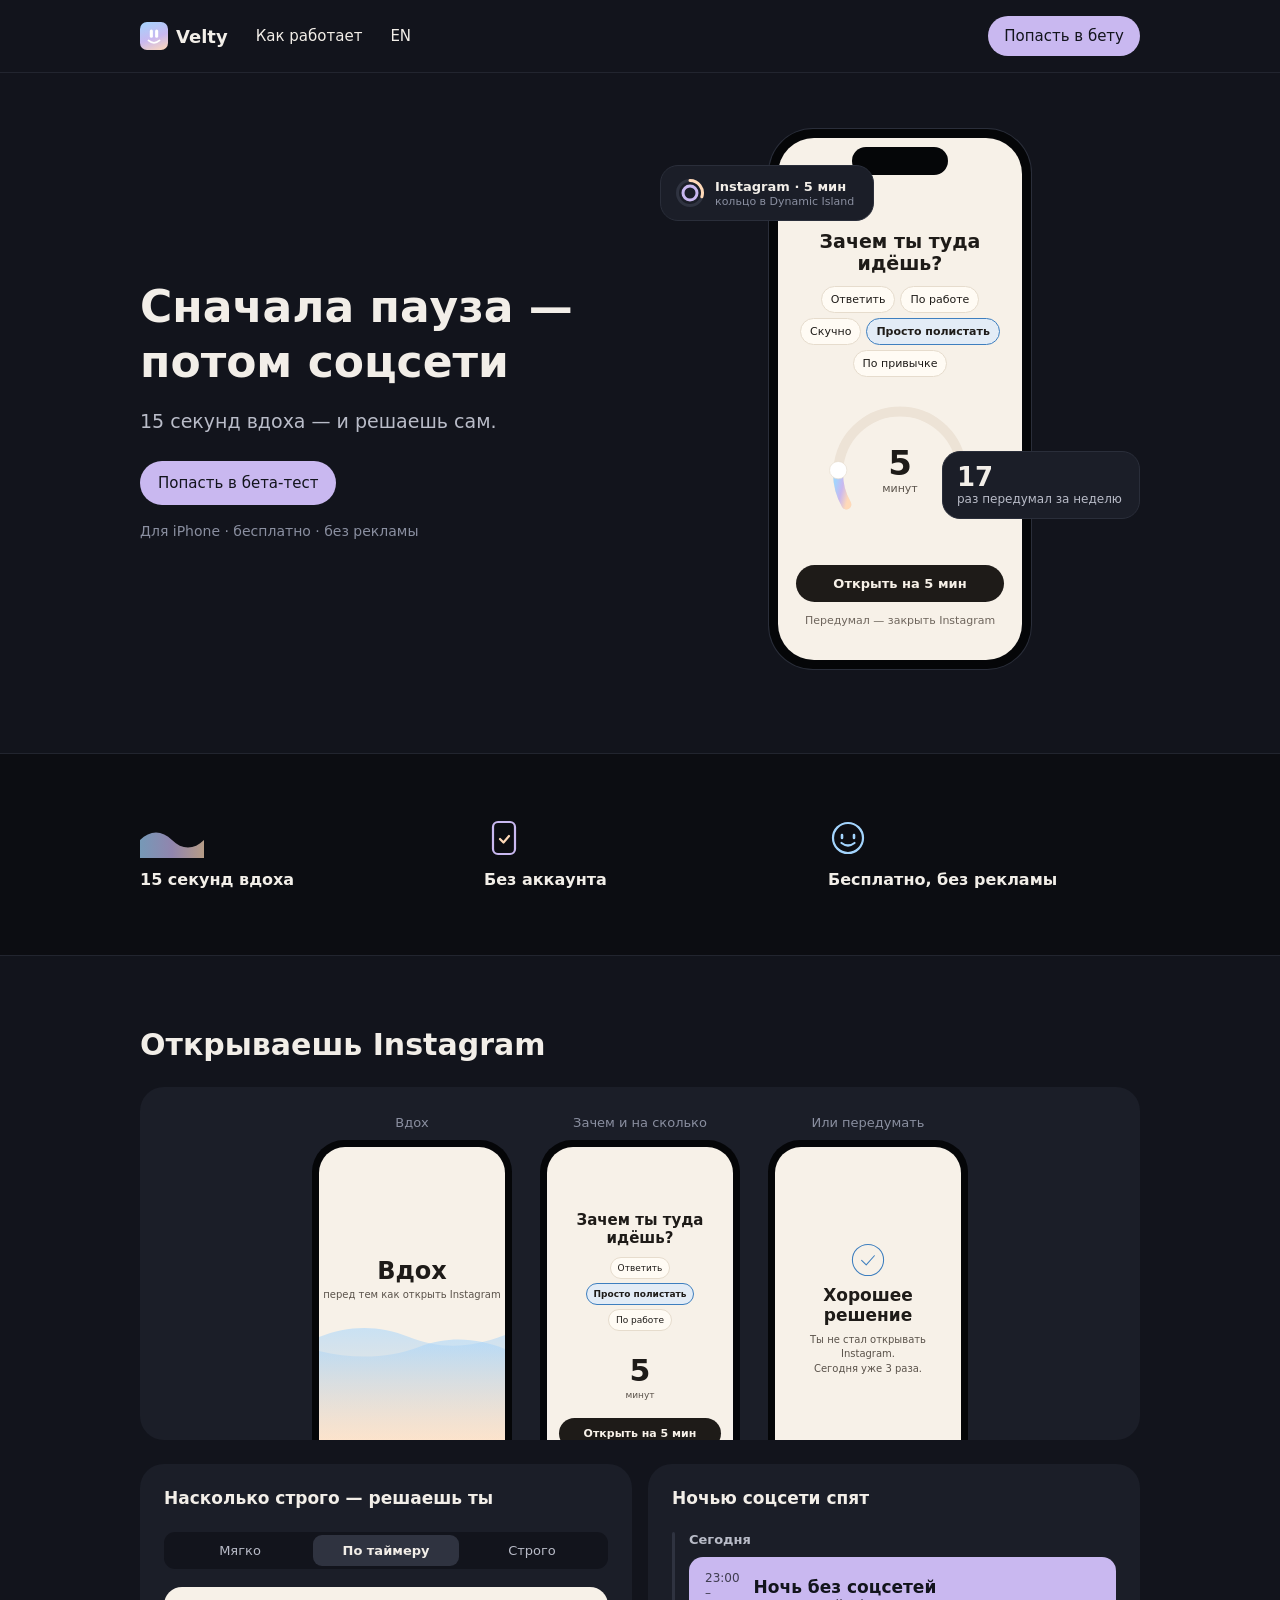
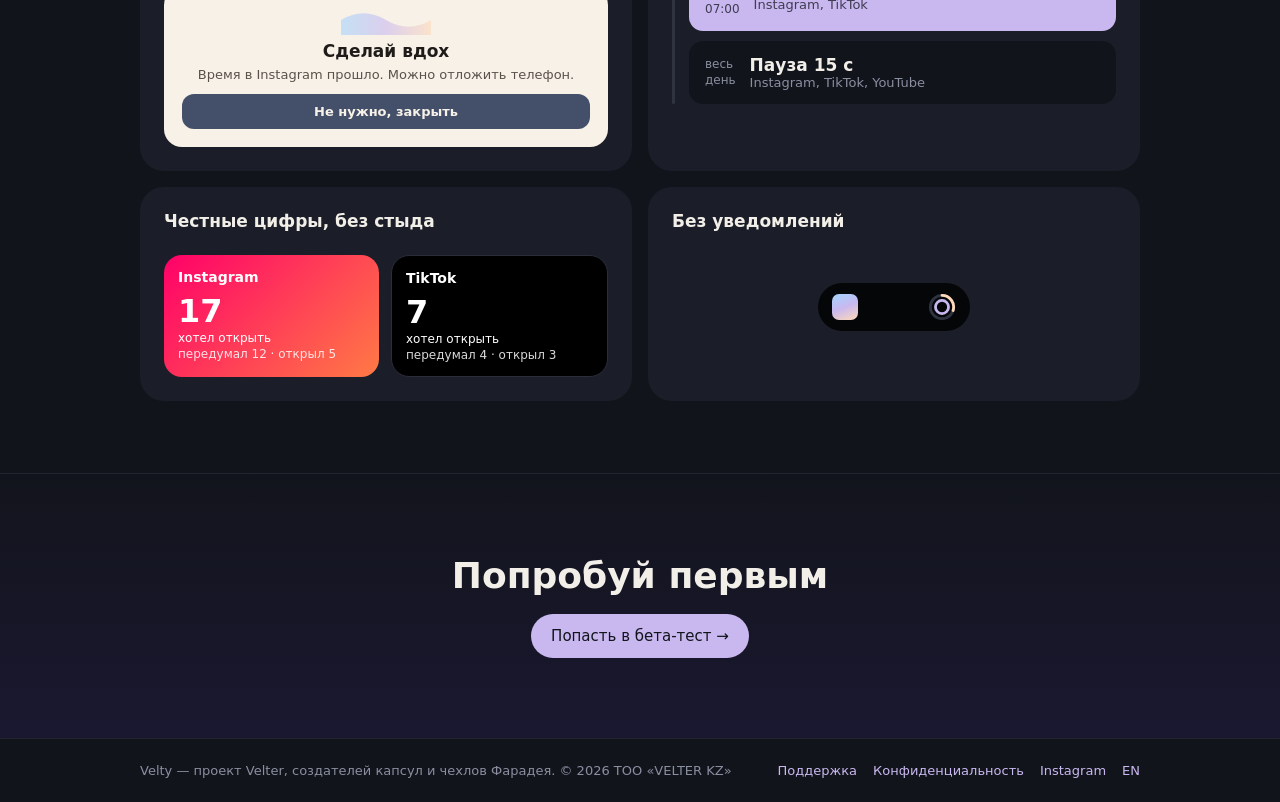
==== commit c653a1b5: "Подвал: ссылка на Instagram @velty.me (CEO 29.10) Co-Authored-By: Claude Opus 5.5 <noreply@anthropic" ====
--- a/ru/index.html
+++ b/ru/index.html
@@ -200,7 +200,7 @@
 <div style="border-top: 1px solid #22252F">
 <div style="max-width: 1000px; margin: 0 auto; padding: 24px; display: flex; flex-wrap: wrap; justify-content: space-between; gap: 12px; font-size: 13px; color: #8A8FA0">
 <span>Velty — проект Velter, создателей капсул и чехлов Фарадея. © 2026 ТОО «VELTER KZ»</span>
-<span style="display: flex; flex-wrap: wrap; gap: 16px"><a href="support.html" style="text-decoration: none">Поддержка</a><a href="privacy.html" style="text-decoration: none">Конфиденциальность</a><a href="../index.html" lang="en" style="text-decoration: none">EN</a></span>
+<span style="display: flex; flex-wrap: wrap; gap: 16px"><a href="support.html" style="text-decoration: none">Поддержка</a><a href="privacy.html" style="text-decoration: none">Конфиденциальность</a><a href="https://www.instagram.com/velty.me/" rel="noopener" style="text-decoration: none">Instagram</a><a href="../index.html" lang="en" style="text-decoration: none">EN</a></span>
 </div>
 </div>
 
